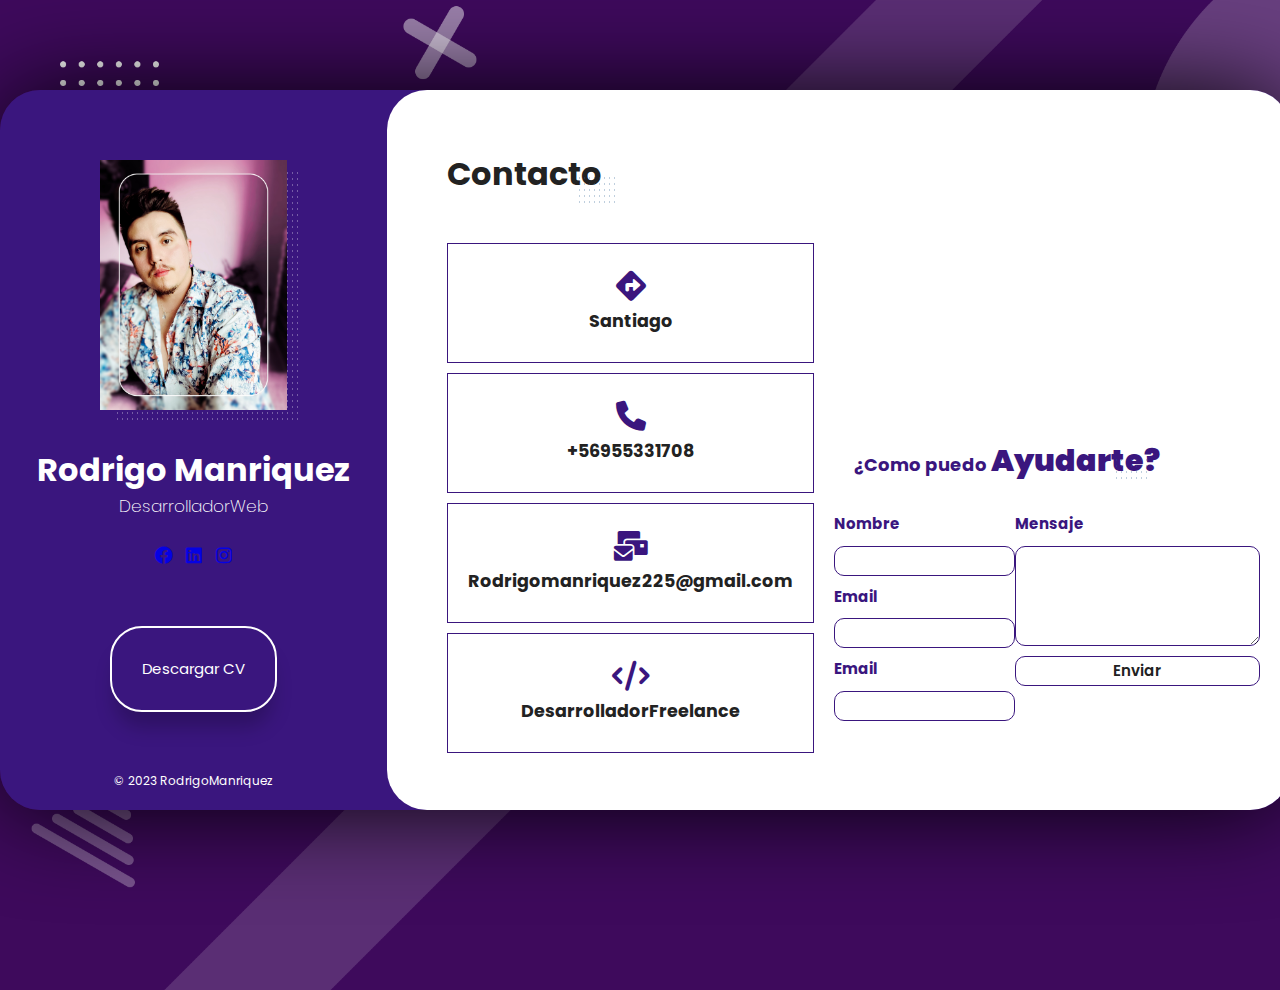
==== contacto.html @ 79ebecfd "se carga todo el proyecto" ====
<!DOCTYPE html>
<html lang="es">
<head>
    <meta charset="UTF-8">
    <meta name="viewport" content="width=device-width, initial-scale=1.0">
    <link rel="stylesheet" href="./assets/css/reset.css">
    <link rel="stylesheet" href="./assets/css/scroll.css">
    <link rel="stylesheet" href="./assets/css/styles.css">
     <link rel="stylesheet" href="./assets/font/fontawesome-free-6.1.2-web/css/all.min.css">
     <link rel="preconnect" href="https://fonts.googleapis.com">
     <link rel="preconnect" href="https://fonts.gstatic.com" crossorigin>
     <link href="https://fonts.googleapis.com/css2?family=Poppins:wght@100&display=swap" rel="stylesheet">
     <title>Portafolio||RodrigoManriquez</title>
</head>
<body>

    <!-- layout principal -->

    <div class="layout">

        <!--BarraLateral-->
        <aside class="layout__aside">

            <section class="aside__user-info">
                <!--información general-->
                <div class="user-info__general">
                    <div class="user-info__container-image">
                        <img src="./assets/img/Avatar.jpg" alt="Foto de perfil" class="user__info-image">
                    </div>
                    
                    <h2 class="user-info__name">Rodrigo Manriquez</h2>
                    <h4 class="user-info__job">DesarrolladorWeb</h4>
                </div>
                <!--Menu Navegacion-->
                <nav class="layaout__menu">
                    <ul class="menu__list">
                        <li class="menu__option">
                            <a href="index.html" class="menu__link"><i class="menu__icon fa-solid fa-house"></i>
                            <span class="menu__overlay">Home</span>
                            </a>
                        </li>
                        <li class="menu__option">
                            <a href="sobre-mi.html" class="menu__link "><i class="menu__icon fa-solid fa-user"></i>
                            <span class="menu__overlay">Sobre mi</span>
                            </a>
                        </li>
                        <li class="menu__option">
                            <a href="curriculum.html" class="menu__link"><i class="menu__icon fa-solid fa-graduation-cap"></i>
                            <span class="menu__overlay">curriculum</span>
                            </a>
                        </li>
                        <li class="menu__option">
                            <a href="portafolio.html" class="menu__link"><i class="menu__icon fa-solid fa-briefcase"></i>
                            <span class="menu__overlay">Portafolio</span>
                            </a>
                        </li>
                       
                        <li class="menu__option">
                            <a href="contacto.html" class="menu__link menu__link--active"><i class="menu__icon fa-solid fa-envelope"></i>
                            <span class="menu__overlay">Contacto</span>
                            </a>
                        </li>
                    </ul>
                </nav>
                <!--Links Redes sociales-->
                 <div class="user-info__links">
                    <ul class="links__social">
                        <li class="social__option">

                            <a class="social__link" href="#"><i class="social__icon fa-brands fa-facebook"></i></a>

                        </li>
                        <li class="social__option">

                            <a class="social__link" href="#"><i class="social__icon fa-brands fa-linkedin"></i></a>

                        </li>
                        <li class="social__option">

                            <a class="social__link" href="#"><i class="social__icon fa-brands fa-instagram"></i></a>

                        </li>
                    </ul>
                 </div>
                <!--Boton del curriculum-->

                <div class="user-info__buttons">
                    <a href="#" class="user-info__btn">Descargar CV</a>
                </div>

                <!--Pie de pagina-->

                <footer class="user-info__footer">
                    <p class="footer__copy">© 2023 RodrigoManriquez</p>
                </footer>


            </section>

        </aside>

        <!--Contenido Principal-->
        <main class="layout__content">
            <section class="content__page content__contacto">
                <header class="contacto__header">
                    <h1 class="contacto__title"> Contacto</h1>
                </header>
                
                <div class="contacto__container">
                    <section class="contacto__medios">
                        <div class="contacto__item contacto__item--direccion">
                            <i class="contacto__icon fa-solid fa-directions"></i>
                            <h3 class="subtitle__medios">Santiago</h3>
                        </div>
                        <div class="contacto__item contacto__item--telefono">
                            <i class="contacto__icon fa-solid fa-phone"></i>
                            <h3 class="subtitle__medios">+56955331708</h3>
                        </div>
                        <div class="contacto__item contacto__item--email">
                            <i class="contacto__icon fa-solid fa-mail-bulk"></i>
                            <h3 class="subtitle__medios">Rodrigomanriquez225@gmail.com</h3>
                        </div>
                        <div class="contacto__item contacto__item--freelancer">
                            <i class="contacto__icon fa-solid fa-code"></i>
                            <h3 class="subtitle__medios">DesarrolladorFreelance</h3>
                        </div>
                    </section>
                  
                  
                    <section class="mapform__contianer">
                        <div class="mapform__map">
                            <iframe src="https://www.google.com/maps/embed?pb=!1m18!1m12!1m3!1d212999.2728715642!2d-70.7949812158105!3d-33.472392043779905!2m3!1f0!2f0!3f0!3m2!1i1024!2i768!4f13.1!3m3!1m2!1s0x9662c5410425af2f%3A0x8475d53c400f0931!2sSantiago%2C%20Santiago%20Metropolitan%20Region!5e0!3m2!1sen!2scl!4v1695649911804!5m2!1sen!2scl" width="800" height="600" style="border:0;" allowfullscreen="" loading="lazy" referrerpolicy="no-referrer-when-downgrade"></iframe>

                        </div>
                        <div class="mapform__form">
                            <header class="form__header">
                                <h3 class="form__title">
                                    ¿Como puedo <span class=" title__color">Ayudarte?</span>
                                </h3>
                            </header>
                            <div class="form__body">
                                <form action="" class="form__form">
                                    <div class="form__group">
                                        <label for="nombre" class="form__label">Nombre</label>
                                        <input type="text" class="form__input" id="nombre">
                                    </div>
                                    <div class="form__group">
                                        <label for="email" class="form__label">Email</label>
                                        <input type="email" class="form__input" id="email">
                                    </div>
                                    <div class="form__group">
                                        <label for="email" class="form__label">Email</label>
                                        <input type="email" class="form__input" id="email">
                                    </div>
                                    
                                </form>
                                <form action="" class="form__form">
                                    <div class="form__group">
                                        <label for="mensaje" class="form__label">Mensaje</label>
                                        <textarea name="mensaje" id="mensaje" cols="30" rows="10" class="form__textarea"></textarea>
                                    </div>
                                <div class="form__group">
                                    <input type="submit" class="form__submit form__button" value="Enviar">
                                </div>
                               </form>
                            </div>

                        </div>
                    </section>
                    
                </div>
                
   
            </section>
        </main>
    </div>

    
         
</body>
</html>
---- assets/css/scroll.css ----
/* scroll chrome */

:root{
    --color-srollbar:#D3D3D4;
    --color-background-scrollbar: #eee;
}

.content__page::-webkit-scrollbar{
width: 25px;
box-shadow: none;
background-color: transparent;
}

.content__page::-webkit-scrollbar-thumb{  
box-shadow: none;
border: 10px solid transparent;
border-radius: 20px;
}

.content__page:hover::-webkit-scrollbar-thumb{
    box-shadow: inset 0 0 0 10px var(--color-background-scrollbar);
}

.content__page:hover::-webkit-scrollbar-thumb:hover{
    border: 8px solid transparent;
    box-shadow: inset 0 0 0 10px var(--color-srollbar);
}


.content__page::-webkit-scrollbar-track{
    margin: 40px 0;
    border-radius: 20px;
    background: transparent;
}

/* scroll moz */

.content__page{
    scrollbar-width: thin;
    scrollbar-color: var(--color-srollbar) var(--color-background-scrollbar);
}


/* scroll layout */

    .layout__aside::-webkit-scrollbar{
        width: 25px;
        box-shadow: none;
        background-color: var(--color-secondary);
        }
        
        .layout__aside::-webkit-scrollbar-thumb{  
        box-shadow: none;
        border: 10px solid transparent;
        border-radius: 20px;
        }
        
        .layout__aside:hover::-webkit-scrollbar-thumb{
            box-shadow: inset 0 0 0 10px var(--color-background-scrollbar);
        }
        
        .layout__aside:hover::-webkit-scrollbar-thumb:hover{
            border: 8px solid transparent;
            box-shadow: inset 0 0 0 10px var(--color-srollbar);
        }
        
        
        .layout__aside::-webkit-scrollbar-track{
            margin: 40px 0;
            border-radius: 20px;
            background: transparent;
        }
---- assets/css/styles.css ----
/* definicion de variables */

:root{

    --color-principal:#ffffff;
    --color-secondary:#3a167e;

    --color-background:#3e0a5c;
    --colort-transparent:transparent;


    --color-icon: #1c62a8;
    --color-tittle:#222222;
    --color-subtitle:#888;
    --color-text:#2092a1;

}



/* estructura principal */

html{
    font-size:10px
}

body{
    background-color: var(--color-background);
    font-family: 'Poppins', sans-serif;
    font-size: 1.5rem;
    color: var(--color-text);
}

h1,h2,h3,h4,h5,h6{
    
    color: var(--color-tittle);
}

/* estructura_principal
 */
.layout{
    position: relative;
    min-width: 1290px;
    width: 75%;
    height: 80vh;
    min-height: 80vh;
    margin: 10vh auto;
    font-family: 'Poppins', sans-serif;
    display: grid;
    grid-template-areas: 
    "aside content";
    grid-template-columns: 30% 70%;

    /* sombra detras */
    border-radius: 4rem;
    box-shadow: 0 0 100px -5px rgb(0,0, 0.25);
}

/* Barra Lateral azul */

.layout__aside{
    grid-area: aside;
    border-radius: 4rem 0 0 4rem;
    overflow: auto;
    overflow-x: hidden;
}

.user-info__general{
    display: flex;
    flex-direction: column;
    align-items: center;
}

.aside__user-info{
    display: flex;
    flex-direction: column;
    align-items: center;
    text-align: center;
    color: var(--color-principal);
    min-height: 100%;
    min-width: 30rem;
    background-color: var(--color-secondary);
    color: var(--color-principal);
}

.user-info__container-image{
    display: block;
    height: max-content;
    width: max-content;
    margin-top: 7rem;    
    position: relative;
    margin-bottom: 1rem ;
    z-index: 1;
}

.user__info-image{
    height: 25rem;
    background-color: var(--color-principal);
}

.user-info__container-image::after{
    content: "";
    position: absolute;
    top: 4%;
    left: 8%;
    width: 100%;
    height: 100%;
    background-image: -webkit-repeating-radial-gradient(center center, #fff,#fff 1px,transparent 1px,transparent 100%);
    background-size: 0.5rem 0.6rem;
    z-index: -1;
    opacity: 0.3;
}

.user-info__name{
    font-size: 3.2rem;
    font-weight: bold;
    margin-top: 2.6rem;
    color:var(--color-principal)

}

.user-info__job{
    font-size: 1.7rem;
    font-weight: 200;
    color: var(--color-principal);
}

/* menu navegacion alteral */
.layaout__menu{
    display:block;
    position: absolute;
    min-width: 11rem;
    top: 0;
    right: -120px;
    background-color: var(--colort-transparent);
}

.menu__list{
    position: relative;
    display: flex;
    flex-direction: column;
    justify-content: space-between;
    align-items: center;
    width: 60%;
    height: 32rem;
    padding: 2rem 0;
    margin-left:2.5rem;
    border-radius: 6rem;
    box-shadow: 0 0 3rem -0.5 rgba(0, 0, 0, 0.15);
    background-color: var(--color-principal);
}

.menu__option{
    display: block;
    width: 100%;
    text-align: center;
}

.menu__option:hover .menu__icon,
.menu__link--active .menu__icon{
    color: var(--color-secondary); 
}



.menu__icon{
    color: var(--color-icon);
    font-size: 2.8rem;
    transition: all 300ms ease-in-out;
}

.menu__overlay{
    opacity: 0;
    position: absolute;
    display: block;
    right: 0;
    margin-top: -3.2rem;
    color:var(--color-principal);
    padding: 0.5rem 1rem;
    background-color: var(--color-secondary);
    white-space: nowrap;
    border-radius: 1.5rem 0 0 1.5rem;
    transition: all 300ms ease-in-out;  
}

.menu__option:hover .menu__overlay{
    opacity: 1;
   right: 100%;
}


.user-info__links{
    margin-bottom: 3.6rem;
}

.links__social{
    display: flex;
    text-align: center;
    margin-top: 2rem;
}

.social__option{
    height: 3rem;
    width: 3rem;
    font-size: 1.8rem;
    line-height: 3.2rem;
    border-radius: 3rem;
    transition: all 300ms ease-in-out;
    opacity: 0.9;
}

.social__option:hover{
    opacity: 1;
    background-color: rgba(255, 255, 255, 0.20) ;
}

.user-info__buttons{
    margin-top: 2rem;
    margin-bottom: 4rem;
}

.user-info__btn{
    border:2px solid var(--color-principal);
    padding: 3rem;
    border-radius: 3.2rem;
    color: var(--color-principal);
    box-shadow: 0 20px 20px -5px rgba(0, 0, 0, 0.22);
    transition: all 300ms ease-in-out;
}

.user-info__btn:hover{
    background-color: var(--color-principal);
    color: var(--color-secondary);
}

.user-info__footer{
    position: absolute;
    bottom: 2rem;
    font-size: 1.2rem;

}

/* contenido principal */

.layout__content{
    grid-area: content;
    background-color: var(--color-secondary);
    height: 100%;
    min-height: 100%;
    border-radius: 0 4rem 4rem 0;

}

.content__page{
    min-height: 100%;
    border-radius: 4rem 4rem 4rem 4rem;
    display: flex;
    justify-content: center;
    flex-direction: column;
    align-items: center;    
    background-color: var(--color-principal);

}

.page__name{
    font-size: 6rem;
    margin-bottom: 1rem;
}

.page__job{
    font-size: 2.1rem;
    font-weight: lighter;
    counter-reset: var(--color-subtitle);
}

/* sobre mi + estilos generales compartidos por curriculum */

.content__about,
.content__curriculum,
.content__portafolio,
.content__contacto{
    height: 100%;
    padding: 6rem;
    padding-right: 3rem;
    overflow: auto;
    min-height: 100%;
    border-radius: 4rem 4rem 4rem 4rem;
    display: block;
    background-color: var(--color-principal);
}

.about__header,
.curriculum__header,
.certificate__header,
.portafolio__header,
.contacto__header{
    margin-bottom: 4.5rem;
    display: inline-block;
}

.about__title,
.curriculum__title,
.certificate__title,
.portafolio__title,
.contacto__title{
    font-size: 3.2rem;
    position: relative;
}

.title__color{
    color: var(--color-secondary);
    font-weight: bolder;
    font-size: 3rem;
}

.about__title::after,
.curriculum__subheader::after{
    content: "";
    position: absolute;
    top: 25px;
    left: 110px;
    width: 40px;
    height: 30px;
    background-image: -webkit-repeating-radial-gradient(center center, var(--color-text),var(--color-secondary) 1px,transparent 1px,transparent 100%);
    background-size: 0.5rem 0.6rem;
    opacity: 0.3;
}

/* informacion personal */

.about__personal-info{
    width: 100%;
    flex-direction: row;
    margin-bottom: 5rem;
    display: flex;
    font-weight: bold;
}

.personal-info__bio{
    flex-basis: 55%;
}

.personal-info__data{
    flex-basis: 45%;
    padding: 0 2.5rem;
}

.personal-info__description{
    font-size: 1.5rem;
    line-height: 2.4;
    text-align: justify;
}

.personal-info__option{
   margin: 1rem 0;}

.personal-info__title{
    margin-right: 0.5rem;
    color: var(--color-secondary);
    font-weight: bold;
}

/* servicos  se comparte con reseñas*/

.about__services,
.about__reviews{
   width: 100%;
   margin-bottom: 3rem;
}

.services__header,
.reviews__header{
    display: inline-block;
    margin-bottom: 5rem;
    position: relative;
}

.services__header::after{
    content: "";
    position: absolute;
    top: 25px;
    left: 135px;
    width: 35px;
    height: 25px;
    background-image: -webkit-repeating-radial-gradient(center center, var(--color-text),var(--color-secondary) 1px,transparent 1px,transparent 100%);
    background-size: 0.5rem 0.6rem;
    opacity: 0.3;
}



.service__real-icon{
    font-size: 3.5rem;
    color: var(--color-secondary);
}

.services___container{
    display: flex;
    width: 100%;
    flex-direction: row;
    flex-wrap: wrap;
}

.services__service{
    flex-basis: 50%;
    padding: 0 2.5rem;
    margin-bottom: 3rem;
}

.service__title{
    font-size: 2rem;
    font-weight: bold;
    margin-bottom: 1rem;
}

.service__description{
    font-size: 1.5rem;
    line-height: 2.4;
    text-align: justify;
    font-weight: bolder;
}

/* reviwes */

.reviews__title::after{
    content: "";
    position: absolute;
    top: 10px;
    left: 70px;
    width: 35px;
    height: 25px;
    background-image: -webkit-repeating-radial-gradient(center center, var(--color-text),var(--color-secondary) 1px,transparent 1px,transparent 100%);
    background-size: 0.5rem 0.6rem;
    opacity: 0.3;

}

.reviews__container{
    display: flex;
    width: 100%;
    flex-direction: row;
    flex-wrap: wrap;
}

.reviews__review{
    flex-basis: calc(50% - 1rem);
    padding: 0 2.5rem;
    margin-bottom: 3rem;
    border: solid 2px var(--color-secondary);
    border-radius: 2rem;
    padding-right: 2.5rem;
    padding-bottom: 1.5rem;
    margin: 0.5rem;
    margin-top: 4.5rem;
}

.reviwe__image-container{
    width: 100%;
}

.revewi__image{
    max-width: 10rem;
    max-height: 10rem;
    border-radius: 9rem;
    margin: 0 auto;
    margin-top: -4.5rem;
    margin-bottom: 2rem;
    box-shadow: 0px 10px 10px -8px rgba(0,0,0, 0.22);
}

.review__description{
    font-size: 1.5rem;
    line-height: 2.4;
    margin-bottom: 2rem;
    text-align: justify;
     font-weight: 700;
    }

.review__author{
    display:flex;
    flex-direction: row;
    justify-content: space-between;
}

.review__name{
    font-size: 1.5rem;
    margin-bottom: 1rem;
}

.review__company{
    font-size: 1.5rem;
    font-weight: 580;
}

.review__icon{
    font-size: 4rem;
    color: var(--color-secondary);
}

/* curriculum */

.curriculum__title{
    position: relative;
}

.curriculum__title::after{
    content: "";
    position: absolute;
    top: 15px;
    left: 140px;
    width: 40px;
    height: 30px;
    background-image: -webkit-repeating-radial-gradient(center center, var(--color-text),var(--color-secondary) 1px,transparent 1px,transparent 100%);
    background-size: 0.5rem 0.6rem;
    opacity: 0.3;
}

.curriculum__container{
    width: 100%;
    display: flex;
    flex-direction: row;
}

.curriculum__left{
    flex-basis: 58%;
    margin-right: 2.5rem;
}

.curriculum__timelines{
    position: relative;
    margin-bottom: 5rem;
    margin-top: 2.5rem;
}

.timelines__item{
    position: relative;
    width: 100%;
    display: flex;
    margin-bottom: 1.5rem;
}

.timeline__header{
    flex-basis: 30%;
    padding-right: 1.5rem;
    text-align: right;
}

.timeline__year{
    font-size: 1.5rem;
    font-weight: bold;
    margin: 1.5rem 0;
}

.timeline__institucion{
    display: block;
    margin-bottom: 4px;
    font-weight: 600;
    color: var(--color-secondary)
}

.timelines__description{
    width: 70%;
    padding-left: 1.5rem;
}

.timelinea__title{
    font-size: 1.8rem;
    font-weight: bold;
    margin-bottom: 0.3rem;
}

.timeline__description{
    font-size: 1.4rem;
    margin-bottom: 1rem;
}

.curriculum__right{
    flex-basis: 42%;
}

/* divisor */

.timeline__divider{
    position: absolute;
    top: 0;
    left: 29.5%;
    bottom: -2rem;
    width: 1px;
    border-radius: 1px;
    background-color: var(--color-subtitle);
    
}

.timeline__divider::before{
    content: "";
    position: absolute;
    top: 4.6rem;
    left: -0.7rem;
    width: 1.7rem;
    height: 1.7rem;
    border-radius: 50%;
    background-color: var(--color-icon);
    opacity: 0.25;
}



.timeline__divider::after{
    content: "";
    position: absolute;
    top: 5rem;
    left: -0.4rem;
    width: 0.9rem;
    height: 0.9rem;
    border-radius: 50%;
    background-color: var(--color-secondary);
    border: solid 1px var(--color-principal);

    opacity: 1;
}

.curriculum__skill{
    width: 100%;
    margin-bottom: 3rem;
}

.skill__item{
    display: flex;
    justify-content: space-between;
    margin-top: 2rem;
}

.skill__text{
    font-size: 1.6rem;
    line-height: 1.4rem;
}

.skill__number{
    font-size: 1.5rem;
    line-height: 1.4rem;
    margin-bottom: 0.4rem;
    font-weight: 600;
    color: var(--color-text);
}

.skill__progressbar{
    height: 1rem;
    border: 1px solid var(--color-secondary);
    border-radius: 1rem;
    background-color: var(--color-principal);
    margin-bottom: 1rem;
}

.skill__porcentage{
    background-color: var(--color-tittle);
    border: 2px solid var(--color-principal);
    height: 0.78rem;
    border-radius: 1rem;
}

.skill__porcentage--mockups{
    width: 80%
}

.skill__porcentage--diseño-logos{
    width: 70%;
}

.skill__porcentage--diseño-web{
    width: 95%;
}
.skill__porcentage--html{
    width: 90%;
}
.skill__porcentage--css{
    width: 90%;
}

.skill__porcentage--react{
    width: 80%;
}

/* certificados */

.certificates__container{
   width: 100%;
}

.certificates_certificate{
    display: flex;
    justify-content: space-evenly;
}

.cartificates__item{
    display: flex;
    flex-basis: 30%;
    flex-direction: column;
    align-items: start;
    border: solid  1px var(--color-secondary);
    border-radius: 1rem;
    transition: all 300ms ease-in-out;
    
}

.cartificates__item:hover{
    box-shadow: 0px 10px 10px -9px rgba(0,0,0, 0.22);
}

.certificate__subtitle,
.certificate__numberid{
    margin-left: 1rem;

}

.certificate__header{
    margin-bottom: 5rem;
    position: relative;
}

.certificate__header::after{
    content: "";
    position: absolute;
    top: 25px;
    left: 160px;
    width: 40px;
    height: 30px;
    background-image: -webkit-repeating-radial-gradient(center center, var(--color-text),var(--color-secondary) 1px,transparent 1px,transparent 100%);
    background-size: 0.5rem 0.6rem;
    opacity: 0.3;
}

.certificate__logoimg{
    position: relative;
    background-color: var(--color-principal);
    top: -2.5rem;
    left: 50%;
    width: 120px;
    height: 50px;
    border: solid 1px var(--color-secondary);
    box-shadow: 0px 10px 10px -9px rgba(0,0,0, 0.22);
    border-radius: 1rem;
}

/* portafolio */

.portafolio__title::after{
    content: "";
    position: absolute;
    top: 15px;
    left: 120px;
    width: 40px;
    height: 30px;
    background-image: -webkit-repeating-radial-gradient(center center, var(--color-text),var(--color-secondary) 1px,transparent 1px,transparent 100%);
    background-size: 0.5rem 0.6rem;
    opacity: 0.3;
}

.portafolio__navbar{
    margin-bottom: 5rem;
    display: flex;
    flex-direction: row;
    gap:5rem;
}

.portafolio__menu{
    display: flex;
    flex-wrap: wrap;
    flex-direction: row;
    gap:5rem;
}

.portafolio__link{
    font-size: 1.8rem;
    font-weight: bold;
    color: var(--color-tittle);
    transition: all 300ms ease-in-out;
}

.portafolio__link:hover{
    color: var(--color-secondary);
    text-shadow: 0px 0px 2px black;
}

.portafolio__gallery{
    display: flex;
    flex-direction: row;
    flex-wrap: wrap;
}

.gallery__item{
    flex-basis: 30%;
    margin-bottom: 3rem;
    position: relative;
    padding: 0 2.5rem;
}

.gallery__container-image{
    overflow: hidden;
}

.image__gallery{
    min-height: 180px;
    transition: all 300ms ease-in-out;
}

.gallery__item:hover .image__gallery{
    transform: scale(1.1);
}

.gallery__title{
    font-size: 1.6rem;
    padding: 1.5rem 0;
    font-weight: bold;

}

.gallery__icon{
    position: absolute;
    top: 0;
    right: 3rem;
    margin-top: 1rem;
    font-size: 1.5rem;
    padding: 0.5rem;
    color: var(--color-subtitle);
    border-radius: 50%;   
    background-color: var(--color-principal);
    transition: all 300ms ease-in-out;
    opacity: 0;
}


.gallery__item:hover .gallery__icon{
    opacity: 1;
}

/* contacto */


.contacto__title::after{
    content: "";
    position: absolute;
    top: 25px;
    left: 130px;
    width: 40px;
    height: 30px;
    background-image: -webkit-repeating-radial-gradient(center center, var(--color-text),var(--color-secondary) 1px,transparent 1px,transparent 100%);
    background-size: 0.5rem 0.6rem;
    opacity: 0.3;
}

.contacto__container{
    height: 85%;
    width: 100%;
    display: flex;
    gap: 2rem;
    flex-direction: row;
    
}

.contacto__medios{
    display: flex;
    flex-direction: column;
    gap: 1rem;
}



.contacto__item{
    flex-basis: 25%;
    display: flex;
    flex-direction: column;
    justify-content: space-evenly;
    border: 1px solid var(--color-secondary);
    padding:2rem;
    background-color: var(--color-principal);
    
}

.contacto__icon{
    font-size: 3rem;
    color: var(--color-secondary);
    text-align: center;
}

.subtitle__medios{
    text-align: center;
}

.mapform__contianer{ 
    
    display: flex;
    flex-direction: column;
    justify-content: space-evenly;
    background-color: var(--color-principal);
}

.form__body{
 display: flex;
 width: 100%;
 justify-content: space-evenly;
}

.form__title{
    font-size: 1.8rem;
    font-weight: bold;
    margin-bottom: 3rem;
    margin-left: 2rem;
    color: var(--color-secondary);
}

.mapform__form{
    position: relative;
}

.form__title::after{
    content: "";
    position: absolute;
    top: 19px;
    left: 280px;
    width: 35px;
    height: 25px;
    background-image: -webkit-repeating-radial-gradient(center center, var(--color-text),var(--color-secondary) 1px,transparent 1px,transparent 100%);
    background-size: 0.5rem 0.6rem;
    opacity: 0.3;
}

.form__label{
    font-size: 1.5rem;
    font-weight: bold;
    margin-bottom: 1rem;
    color: var(--color-secondary);
}

.form__input{
    width: 100%;
    height: 3rem;
    border: 1px solid var(--color-secondary);
    border-radius: 1rem;
    padding: 0 1rem;
    margin-bottom: 1rem;
    font-size: 1.5rem;
    font-weight: 600;
}

.form__textarea{
    width: 100%;
    height: 10rem;
    border: 1px solid var(--color-secondary);
    border-radius: 1rem;
    padding: 1rem;
    margin-bottom: 1rem;
    font-size: 1.5rem;
    font-weight: 600;
    color: var(--color-text);
}

.form__button{
    width: 100%;
    height: 3rem;
    border: 1px solid var(--color-secondary);
    border-radius: 1rem;
    padding: 0 1rem;
    margin-bottom: 1rem;
    font-size: 1.5rem;
    font-weight: 600;
    color: var(--color-tittle);
    background-color: var(--color-principal-);
    transition: all 300ms ease-in-out;
}

.form__button:hover{
    background-color: var(--color-secondary);
    color: var(--color-principal);
}




/* imagen de fondo */

body{
    background-image: url(../img/fondo.png);
    background-size: cover;
    background-repeat: no-repeat;
    background-position: -20px -128;
}
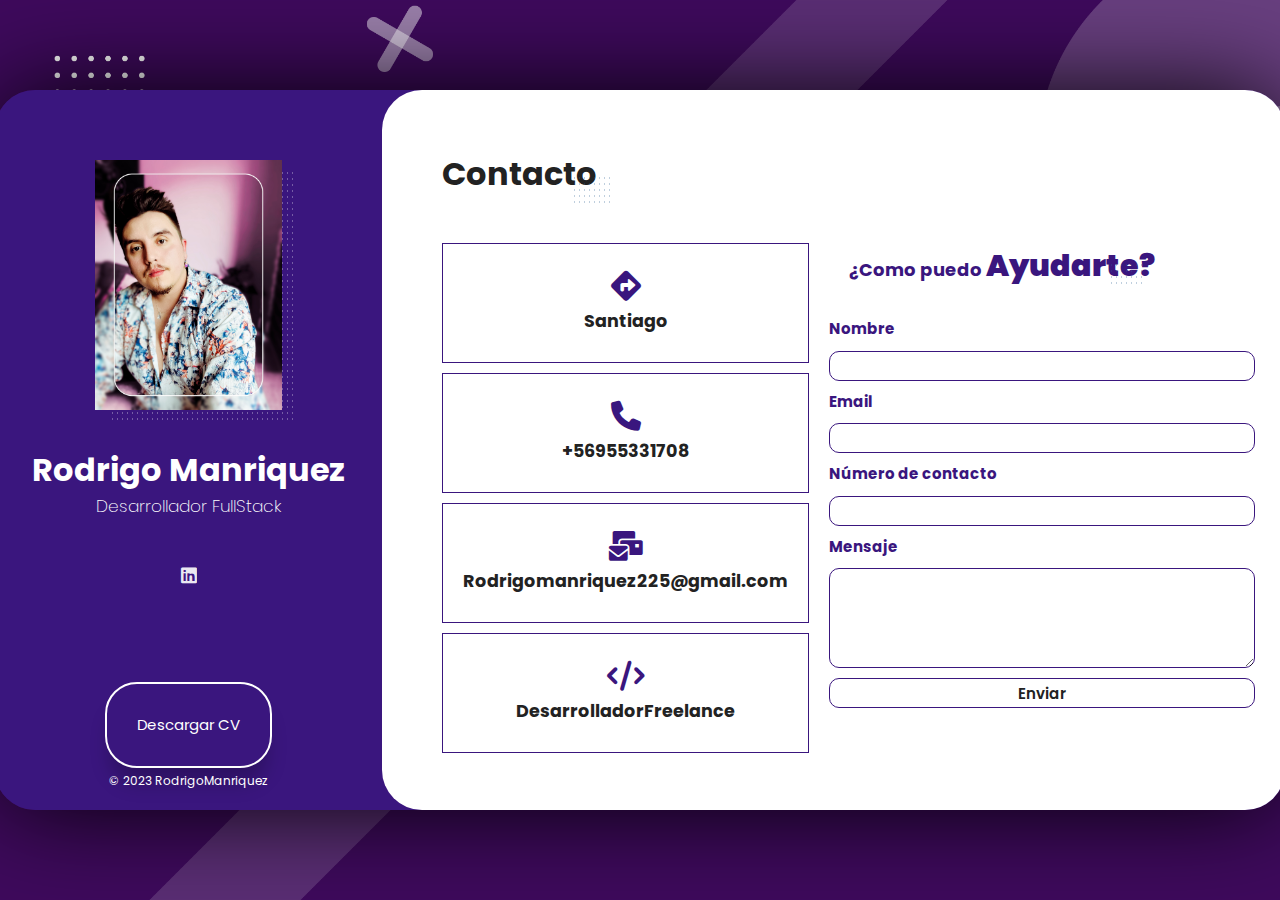
==== commit 38dd668b: "se modifica y se actualiza todo" ====
--- a/contacto.html
+++ b/contacto.html
@@ -1,181 +1,198 @@
 <!DOCTYPE html>
 <html lang="es">
-<head>
-    <meta charset="UTF-8">
-    <meta name="viewport" content="width=device-width, initial-scale=1.0">
-    <link rel="stylesheet" href="./assets/css/reset.css">
-    <link rel="stylesheet" href="./assets/css/scroll.css">
-    <link rel="stylesheet" href="./assets/css/styles.css">
-     <link rel="stylesheet" href="./assets/font/fontawesome-free-6.1.2-web/css/all.min.css">
-     <link rel="preconnect" href="https://fonts.googleapis.com">
-     <link rel="preconnect" href="https://fonts.gstatic.com" crossorigin>
-     <link href="https://fonts.googleapis.com/css2?family=Poppins:wght@100&display=swap" rel="stylesheet">
-     <title>Portafolio||RodrigoManriquez</title>
-</head>
-<body>
-
+  <head>
+    <meta charset="UTF-8" />
+    <meta name="viewport" content="width=device-width, initial-scale=1.0" />
+    <link rel="stylesheet" href="./assets/css/reset.css" />
+    <link rel="stylesheet" href="./assets/css/scroll.css" />
+    <link rel="stylesheet" href="./assets/css/styles.css" />
+    <link
+      rel="stylesheet"
+      href="./assets/font/fontawesome-free-6.1.2-web/css/all.min.css"
+    />
+    <link rel="preconnect" href="https://fonts.googleapis.com" />
+    <link rel="preconnect" href="https://fonts.gstatic.com" crossorigin />
+    <link
+      href="https://fonts.googleapis.com/css2?family=Poppins:wght@100&display=swap"
+      rel="stylesheet"
+    />
+    <title>Portafolio||RodrigoManriquez</title>
+  </head>
+  <body>
     <!-- layout principal -->
 
     <div class="layout">
+      <!--BarraLateral-->
+      <aside class="layout__aside">
+        <section class="aside__user-info">
+          <!--información general-->
+          <div class="user-info__general">
+            <div class="user-info__container-image">
+              <img
+                src="./assets/img/Avatar.jpg"
+                alt="Foto de perfil"
+                class="user__info-image"
+              />
+            </div>
 
-        <!--BarraLateral-->
-        <aside class="layout__aside">
+            <h2 class="user-info__name">Rodrigo Manriquez</h2>
+            <h4 class="user-info__job">Desarrollador FullStack</h4>
+          </div>
+          <!--Menu Navegacion-->
+          <nav class="layaout__menu">
+            <ul class="menu__list">
+              <li class="menu__option">
+                <a href="index.html" class="menu__link"
+                  ><i class="menu__icon fa-solid fa-house"></i>
+                  <span class="menu__overlay">Home</span>
+                </a>
+              </li>
+              <li class="menu__option">
+                <a href="sobre-mi.html" class="menu__link"
+                  ><i class="menu__icon fa-solid fa-user"></i>
+                  <span class="menu__overlay">Sobre mi</span>
+                </a>
+              </li>
+              <li class="menu__option">
+                <a href="curriculum.html" class="menu__link"
+                  ><i class="menu__icon fa-solid fa-graduation-cap"></i>
+                  <span class="menu__overlay">curriculum</span>
+                </a>
+              </li>
+              <li class="menu__option">
+                <a href="portafolio.html" class="menu__link"
+                  ><i class="menu__icon fa-solid fa-briefcase"></i>
+                  <span class="menu__overlay">Portafolio</span>
+                </a>
+              </li>
 
-            <section class="aside__user-info">
-                <!--información general-->
-                <div class="user-info__general">
-                    <div class="user-info__container-image">
-                        <img src="./assets/img/Avatar.jpg" alt="Foto de perfil" class="user__info-image">
-                    </div>
-                    
-                    <h2 class="user-info__name">Rodrigo Manriquez</h2>
-                    <h4 class="user-info__job">DesarrolladorWeb</h4>
-                </div>
-                <!--Menu Navegacion-->
-                <nav class="layaout__menu">
-                    <ul class="menu__list">
-                        <li class="menu__option">
-                            <a href="index.html" class="menu__link"><i class="menu__icon fa-solid fa-house"></i>
-                            <span class="menu__overlay">Home</span>
-                            </a>
-                        </li>
-                        <li class="menu__option">
-                            <a href="sobre-mi.html" class="menu__link "><i class="menu__icon fa-solid fa-user"></i>
-                            <span class="menu__overlay">Sobre mi</span>
-                            </a>
-                        </li>
-                        <li class="menu__option">
-                            <a href="curriculum.html" class="menu__link"><i class="menu__icon fa-solid fa-graduation-cap"></i>
-                            <span class="menu__overlay">curriculum</span>
-                            </a>
-                        </li>
-                        <li class="menu__option">
-                            <a href="portafolio.html" class="menu__link"><i class="menu__icon fa-solid fa-briefcase"></i>
-                            <span class="menu__overlay">Portafolio</span>
-                            </a>
-                        </li>
-                       
-                        <li class="menu__option">
-                            <a href="contacto.html" class="menu__link menu__link--active"><i class="menu__icon fa-solid fa-envelope"></i>
-                            <span class="menu__overlay">Contacto</span>
-                            </a>
-                        </li>
-                    </ul>
-                </nav>
-                <!--Links Redes sociales-->
-                 <div class="user-info__links">
-                    <ul class="links__social">
-                        <li class="social__option">
+              <li class="menu__option">
+                <a href="contacto.html" class="menu__link menu__link--active"
+                  ><i class="menu__icon fa-solid fa-envelope"></i>
+                  <span class="menu__overlay">Contacto</span>
+                </a>
+              </li>
+            </ul>
+          </nav>
+          <!--Links Redes sociales-->
+          <div class="user-info__links">
+            <ul class="links__social">
+              <div class="user-info__links">
+                <ul class="links__social">
+                  <li class="social__option">
+                    <a class="social__link" href="#"
+                      ><i class="social__icon fa-brands fa-linkedin"></i
+                    ></a>
+                  </li>
+                </ul>
+              </div>
+            </ul>
+          </div>
+          <!--Boton del curriculum-->
 
-                            <a class="social__link" href="#"><i class="social__icon fa-brands fa-facebook"></i></a>
+          <div class="user-info__buttons">
+            <a href="#" class="user-info__btn">Descargar CV</a>
+          </div>
 
-                        </li>
-                        <li class="social__option">
+          <!--Pie de pagina-->
 
-                            <a class="social__link" href="#"><i class="social__icon fa-brands fa-linkedin"></i></a>
+          <footer class="user-info__footer">
+            <p class="footer__copy">© 2023 RodrigoManriquez</p>
+          </footer>
+        </section>
+      </aside>
 
-                        </li>
-                        <li class="social__option">
+      <!--Contenido Principal-->
+      <main class="layout__content">
+        <section class="content__page content__contacto">
+          <header class="contacto__header">
+            <h1 class="contacto__title">Contacto</h1>
+          </header>
 
-                            <a class="social__link" href="#"><i class="social__icon fa-brands fa-instagram"></i></a>
-
-                        </li>
-                    </ul>
-                 </div>
-                <!--Boton del curriculum-->
-
-                <div class="user-info__buttons">
-                    <a href="#" class="user-info__btn">Descargar CV</a>
-                </div>
-
-                <!--Pie de pagina-->
-
-                <footer class="user-info__footer">
-                    <p class="footer__copy">© 2023 RodrigoManriquez</p>
-                </footer>
-
-
+          <div class="contacto__container">
+            <section class="contacto__medios">
+              <div class="contacto__item contacto__item--direccion">
+                <i class="contacto__icon fa-solid fa-directions"></i>
+                <h3 class="subtitle__medios">Santiago</h3>
+              </div>
+              <div class="contacto__item contacto__item--telefono">
+                <i class="contacto__icon fa-solid fa-phone"></i>
+                <h3 class="subtitle__medios">+56955331708</h3>
+              </div>
+              <div class="contacto__item contacto__item--email">
+                <i class="contacto__icon fa-solid fa-mail-bulk"></i>
+                <h3 class="subtitle__medios">Rodrigomanriquez225@gmail.com</h3>
+              </div>
+              <div class="contacto__item contacto__item--freelancer">
+                <i class="contacto__icon fa-solid fa-code"></i>
+                <h3 class="subtitle__medios">DesarrolladorFreelance</h3>
+              </div>
             </section>
 
-        </aside>
-
-        <!--Contenido Principal-->
-        <main class="layout__content">
-            <section class="content__page content__contacto">
-                <header class="contacto__header">
-                    <h1 class="contacto__title"> Contacto</h1>
+            <section class="mapform__contianer">
+              <div class="mapform__form">
+                <header class="form__header">
+                  <h3 class="form__title">
+                    ¿Como puedo <span class="title__color">Ayudarte?</span>
+                  </h3>
                 </header>
-                
-                <div class="contacto__container">
-                    <section class="contacto__medios">
-                        <div class="contacto__item contacto__item--direccion">
-                            <i class="contacto__icon fa-solid fa-directions"></i>
-                            <h3 class="subtitle__medios">Santiago</h3>
-                        </div>
-                        <div class="contacto__item contacto__item--telefono">
-                            <i class="contacto__icon fa-solid fa-phone"></i>
-                            <h3 class="subtitle__medios">+56955331708</h3>
-                        </div>
-                        <div class="contacto__item contacto__item--email">
-                            <i class="contacto__icon fa-solid fa-mail-bulk"></i>
-                            <h3 class="subtitle__medios">Rodrigomanriquez225@gmail.com</h3>
-                        </div>
-                        <div class="contacto__item contacto__item--freelancer">
-                            <i class="contacto__icon fa-solid fa-code"></i>
-                            <h3 class="subtitle__medios">DesarrolladorFreelance</h3>
-                        </div>
-                    </section>
-                  
-                  
-                    <section class="mapform__contianer">
-                        <div class="mapform__map">
-                            <iframe src="https://www.google.com/maps/embed?pb=!1m18!1m12!1m3!1d212999.2728715642!2d-70.7949812158105!3d-33.472392043779905!2m3!1f0!2f0!3f0!3m2!1i1024!2i768!4f13.1!3m3!1m2!1s0x9662c5410425af2f%3A0x8475d53c400f0931!2sSantiago%2C%20Santiago%20Metropolitan%20Region!5e0!3m2!1sen!2scl!4v1695649911804!5m2!1sen!2scl" width="800" height="600" style="border:0;" allowfullscreen="" loading="lazy" referrerpolicy="no-referrer-when-downgrade"></iframe>
-
-                        </div>
-                        <div class="mapform__form">
-                            <header class="form__header">
-                                <h3 class="form__title">
-                                    ¿Como puedo <span class=" title__color">Ayudarte?</span>
-                                </h3>
-                            </header>
-                            <div class="form__body">
-                                <form action="" class="form__form">
-                                    <div class="form__group">
-                                        <label for="nombre" class="form__label">Nombre</label>
-                                        <input type="text" class="form__input" id="nombre">
-                                    </div>
-                                    <div class="form__group">
-                                        <label for="email" class="form__label">Email</label>
-                                        <input type="email" class="form__input" id="email">
-                                    </div>
-                                    <div class="form__group">
-                                        <label for="email" class="form__label">Email</label>
-                                        <input type="email" class="form__input" id="email">
-                                    </div>
-                                    
-                                </form>
-                                <form action="" class="form__form">
-                                    <div class="form__group">
-                                        <label for="mensaje" class="form__label">Mensaje</label>
-                                        <textarea name="mensaje" id="mensaje" cols="30" rows="10" class="form__textarea"></textarea>
-                                    </div>
-                                <div class="form__group">
-                                    <input type="submit" class="form__submit form__button" value="Enviar">
-                                </div>
-                               </form>
-                            </div>
-
-                        </div>
-                    </section>
-                    
-                </div>
-                
-   
+                <form
+                  action="http://localhost:3000/send"
+                  method="POST"
+                  class="form__form"
+                >
+                  <div class="form__group">
+                    <label for="nombre" class="form__label">Nombre</label>
+                    <input
+                      type="text"
+                      class="form__input"
+                      id="nombre"
+                      name="nombre"
+                    />
+                  </div>
+                  <div class="form__group">
+                    <label for="email" class="form__label">Email</label>
+                    <input
+                      type="email"
+                      class="form__input"
+                      id="email"
+                      name="email"
+                    />
+                  </div>
+                  <div class="form__group">
+                    <label for="telefono" class="form__label"
+                      >Número de contacto</label
+                    >
+                    <input
+                      type="text"
+                      class="form__input"
+                      id="telefono"
+                      name="telefono"
+                    />
+                  </div>
+                  <div class="form__group">
+                    <label for="mensaje" class="form__label">Mensaje</label>
+                    <textarea
+                      name="mensaje"
+                      id="mensaje"
+                      cols="30"
+                      rows="10"
+                      class="form__textarea"
+                    ></textarea>
+                  </div>
+                  <div class="form__group">
+                    <input
+                      type="submit"
+                      class="form__submit form__button"
+                      value="Enviar"
+                    />
+                  </div>
+                </form>
+              </div>
             </section>
-        </main>
+          </div>
+        </section>
+      </main>
     </div>
-
-    
-         
-</body>
-</html>+  </body>
+</html>
--- a/assets/css/styles.css
+++ b/assets/css/styles.css
@@ -31,6 +31,9 @@
     font-family: 'Poppins', sans-serif;
     font-size: 1.5rem;
     color: var(--color-text);
+    display: flex;
+    justify-content: center;
+    align-items: center;
 }
 
 h1,h2,h3,h4,h5,h6{
@@ -46,13 +49,12 @@
     width: 75%;
     height: 80vh;
     min-height: 80vh;
-    margin: 10vh auto;
     font-family: 'Poppins', sans-serif;
     display: grid;
     grid-template-areas: 
     "aside content";
     grid-template-columns: 30% 70%;
-
+     
     /* sombra detras */
     border-radius: 4rem;
     box-shadow: 0 0 100px -5px rgb(0,0, 0.25);
@@ -209,6 +211,9 @@
     border-radius: 3rem;
     transition: all 300ms ease-in-out;
     opacity: 0.9;
+}
+.fa-brands{
+    color: white;
 }
 
 .social__option:hover{
@@ -291,6 +296,10 @@
     background-color: var(--color-principal);
 }
 
+.content__contacto{
+    overflow: hidden;
+}
+
 .about__header,
 .curriculum__header,
 .certificate__header,
@@ -328,10 +337,16 @@
     opacity: 0.3;
 }
 
+.mapform__form{
+    display: flex;
+    flex-direction: column;
+}
+
 /* informacion personal */
 
 .about__personal-info{
     width: 100%;
+    margin-top: 60px;
     flex-direction: row;
     margin-bottom: 5rem;
     display: flex;
@@ -351,6 +366,7 @@
     font-size: 1.5rem;
     line-height: 2.4;
     text-align: justify;
+    color: black;
 }
 
 .personal-info__option{
@@ -574,6 +590,9 @@
 .timeline__description{
     font-size: 1.4rem;
     margin-bottom: 1rem;
+    color: black;
+    font-weight: bolder;
+    text-align: left;
 }
 
 .curriculum__right{
@@ -690,7 +709,6 @@
 
 .certificates_certificate{
     display: flex;
-    justify-content: space-evenly;
 }
 
 .cartificates__item{
@@ -854,6 +872,7 @@
     height: 85%;
     width: 100%;
     display: flex;
+    justify-content: space-evenly;
     gap: 2rem;
     flex-direction: row;
     
@@ -888,13 +907,7 @@
     text-align: center;
 }
 
-.mapform__contianer{ 
-    
-    display: flex;
-    flex-direction: column;
-    justify-content: space-evenly;
-    background-color: var(--color-principal);
-}
+
 
 .form__body{
  display: flex;
@@ -912,6 +925,9 @@
 
 .mapform__form{
     position: relative;
+    display: flex;
+    fl
+    
 }
 
 .form__title::after{
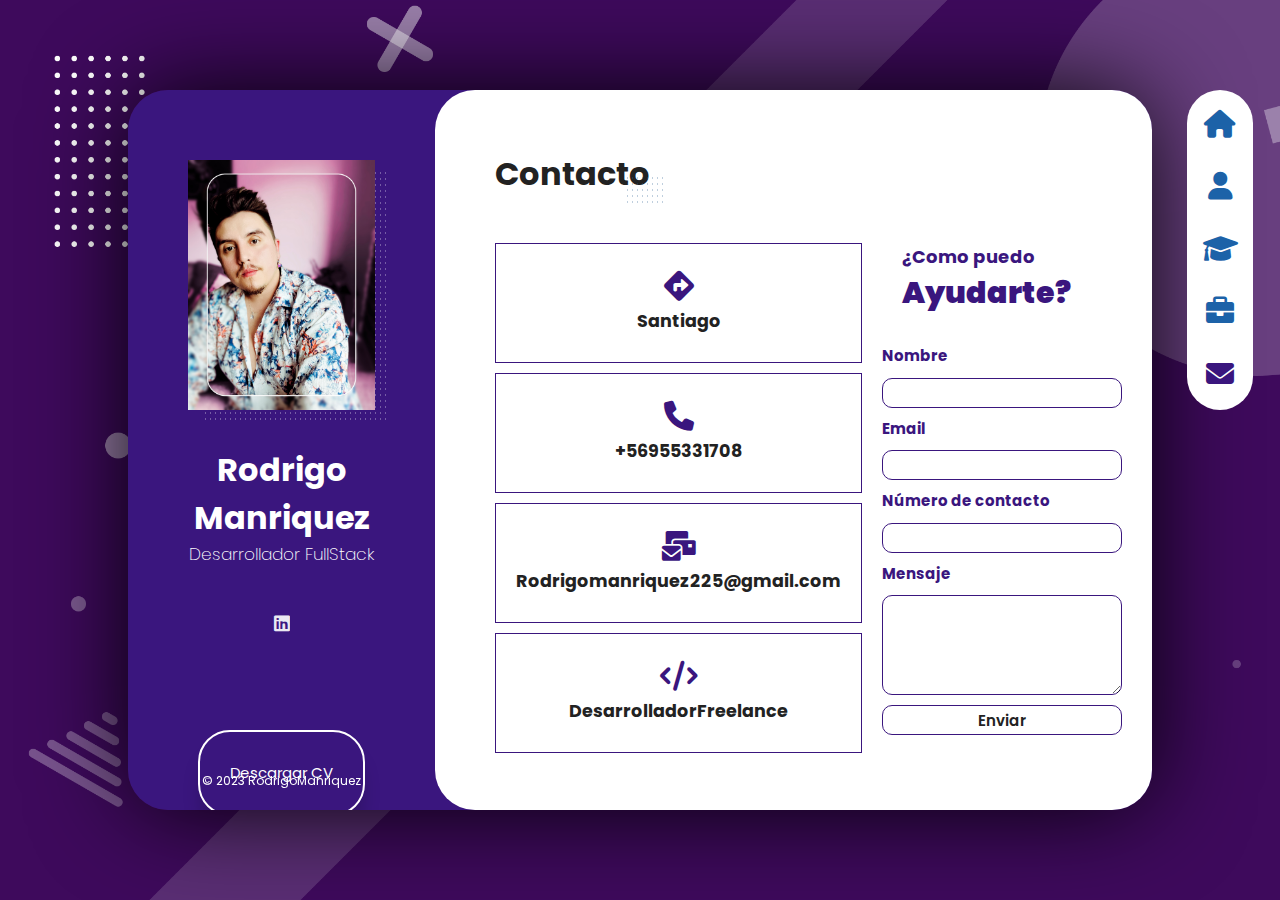
==== commit 91667e34: "se modifica y se actualiza todo" ====
--- a/contacto.html
+++ b/contacto.html
@@ -2,10 +2,9 @@
 <html lang="es">
   <head>
     <meta charset="UTF-8" />
-    <meta name="viewport" content="width=device-width, initial-scale=1.0" />
+    <meta name="viewport" content="width=device-width, initial-scale=1.0, maximun-scale=1">
     <link rel="stylesheet" href="./assets/css/reset.css" />
     <link rel="stylesheet" href="./assets/css/scroll.css" />
-    <link rel="stylesheet" href="./assets/css/styles.css" />
     <link
       rel="stylesheet"
       href="./assets/font/fontawesome-free-6.1.2-web/css/all.min.css"
@@ -16,6 +15,8 @@
       href="https://fonts.googleapis.com/css2?family=Poppins:wght@100&display=swap"
       rel="stylesheet"
     />
+    <link rel="stylesheet" href="./assets/css/styles.css" />
+    <link rel="stylesheet" href="./assets/css/responsive.css" />
     <title>Portafolio||RodrigoManriquez</title>
   </head>
   <body>
--- a/assets/css/styles.css
+++ b/assets/css/styles.css
@@ -937,7 +937,6 @@
     left: 280px;
     width: 35px;
     height: 25px;
-    background-image: -webkit-repeating-radial-gradient(center center, var(--color-text),var(--color-secondary) 1px,transparent 1px,transparent 100%);
     background-size: 0.5rem 0.6rem;
     opacity: 0.3;
 }
@@ -1004,3 +1003,15 @@
 }
 
 
+@media (max-width: 768px) {
+    .layout {
+        grid-template-areas: 
+        "aside"
+        "content";
+        grid-template-columns: 100%;
+    }
+    
+    .layout__aside, .layout__content {
+        
+    }
+}
--- a/assets/css/responsive.css
+++ b/assets/css/responsive.css
@@ -0,0 +1,72 @@
+@media (max-width: 1950px) {
+    .body{
+        padding: 0;
+    }
+    .layout{
+        min-width: auto;
+        width: 80%;
+    }
+ 
+}
+
+@media (max-width: 1024px ){
+    
+    .layout{
+        min-width: auto;
+        width: 80%;
+    }
+
+    .curriculum__container{
+        display:flex;
+        flex-direction: column;
+        justify-content: center;
+
+    }
+
+    .user-info__name{
+        font-size: 20px;
+    }
+   
+    .curriculum__skill{
+        display: flex;
+        width: 100%;
+        flex-direction: column;
+        justify-content: center;
+        align-items: center;
+    }
+    .curriculum__header{
+        display: flex;
+        justify-content: center;
+    }
+    .curriculum__subheader{
+        display: flex;
+        justify-content: center;
+    }
+    .curriculum__subtitle{
+        width: 100%;
+    }
+    .certificates__container{
+        display: flex;
+        width: 100%;
+        justify-content: center;
+        flex-direction: column;
+        align-items: center;
+    }
+    .contacto__container{
+        display: flex;
+        flex-direction: column;
+        overflow: auto;
+    }
+
+   
+}
+
+
+
+
+@media(max-width: 1120px){
+    .layout{
+        min-width: auto;
+        width: 50%;
+    }
+}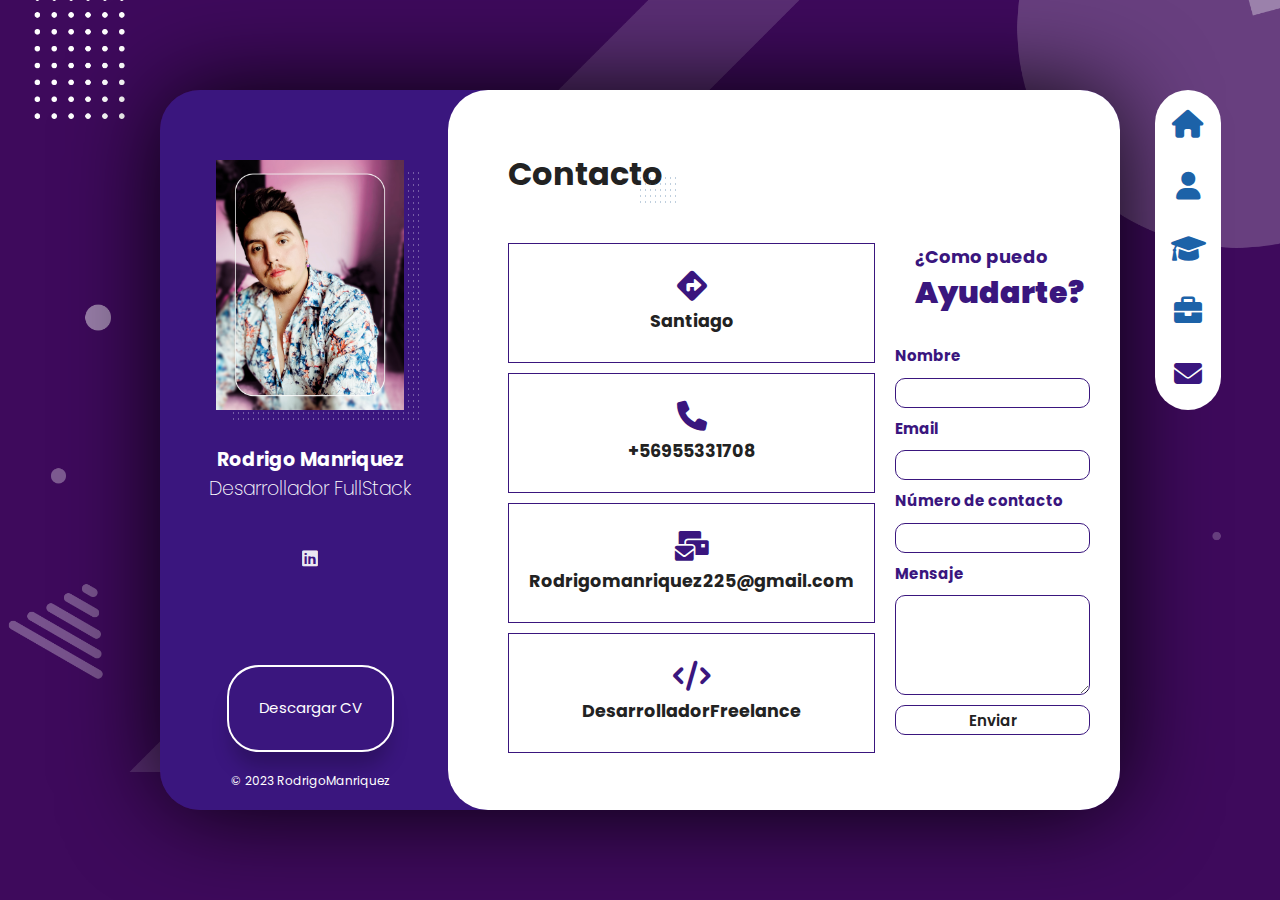
==== commit cf013c2b: "se termina por fin el responsive xd" ====
--- a/contacto.html
+++ b/contacto.html
@@ -24,7 +24,7 @@
 
     <div class="layout">
       <!--BarraLateral-->
-      <aside class="layout__aside">
+      <aside id="layout__aside" class="layout__aside">
         <section class="aside__user-info">
           <!--información general-->
           <div class="user-info__general">
@@ -102,6 +102,12 @@
           </footer>
         </section>
       </aside>
+    
+     <!--Menu responsive-->
+     <div id="boton" class="layout__menu-toggle">
+      <i id="fa-bars" class="menu-toggle__icon fa-solid fa-bars"></i>
+      <i id="fa-xmark"  class="menu-toggle__icon fa-solid fa-xmark layaout__menuHidden"></i>
+    </div>
 
       <!--Contenido Principal-->
       <main class="layout__content">
@@ -196,4 +202,5 @@
       </main>
     </div>
   </body>
+  <script src="index.js"></script>
 </html>
--- a/assets/css/styles.css
+++ b/assets/css/styles.css
@@ -874,8 +874,6 @@
     display: flex;
     justify-content: space-evenly;
     gap: 2rem;
-    flex-direction: row;
-    
 }
 
 .contacto__medios{
@@ -883,8 +881,6 @@
     flex-direction: column;
     gap: 1rem;
 }
-
-
 
 .contacto__item{
     flex-basis: 25%;
@@ -892,9 +888,8 @@
     flex-direction: column;
     justify-content: space-evenly;
     border: 1px solid var(--color-secondary);
-    padding:2rem;
+    padding: 2rem;
     background-color: var(--color-principal);
-    
 }
 
 .contacto__icon{
@@ -907,12 +902,10 @@
     text-align: center;
 }
 
-
-
 .form__body{
- display: flex;
- width: 100%;
- justify-content: space-evenly;
+    display: flex;
+    width: 100%;
+    justify-content: space-evenly;
 }
 
 .form__title{
@@ -923,13 +916,6 @@
     color: var(--color-secondary);
 }
 
-.mapform__form{
-    position: relative;
-    display: flex;
-    fl
-    
-}
-
 .form__title::after{
     content: "";
     position: absolute;
@@ -941,6 +927,12 @@
     opacity: 0.3;
 }
 
+.mapform__form{
+    position: relative;
+    display: flex;
+    /* complete the missing property here if necessary */
+}
+
 .form__label{
     font-size: 1.5rem;
     font-weight: bold;
@@ -981,7 +973,7 @@
     font-size: 1.5rem;
     font-weight: 600;
     color: var(--color-tittle);
-    background-color: var(--color-principal-);
+    background-color: var(--color-principal);
     transition: all 300ms ease-in-out;
 }
 
@@ -990,28 +982,11 @@
     color: var(--color-principal);
 }
 
-
-
-
 /* imagen de fondo */
-
 body{
     background-image: url(../img/fondo.png);
     background-size: cover;
     background-repeat: no-repeat;
-    background-position: -20px -128;
-}
-
-
-@media (max-width: 768px) {
-    .layout {
-        grid-template-areas: 
-        "aside"
-        "content";
-        grid-template-columns: 100%;
-    }
-    
-    .layout__aside, .layout__content {
-        
-    }
-}
+    background-position: -20px -128px;
+}
+
--- a/assets/css/responsive.css
+++ b/assets/css/responsive.css
@@ -1,72 +1,259 @@
-@media (max-width: 1950px) {
-    .body{
-        padding: 0;
-    }
-    .layout{
-        min-width: auto;
-        width: 80%;
-    }
- 
-}
-
-@media (max-width: 1024px ){
-    
-    .layout{
-        min-width: auto;
-        width: 80%;
-    }
-
-    .curriculum__container{
-        display:flex;
-        flex-direction: column;
-        justify-content: center;
-
-    }
-
-    .user-info__name{
-        font-size: 20px;
-    }
-   
-    .curriculum__skill{
-        display: flex;
-        width: 100%;
-        flex-direction: column;
-        justify-content: center;
-        align-items: center;
-    }
-    .curriculum__header{
-        display: flex;
-        justify-content: center;
-    }
-    .curriculum__subheader{
-        display: flex;
-        justify-content: center;
-    }
-    .curriculum__subtitle{
-        width: 100%;
-    }
-    .certificates__container{
-        display: flex;
-        width: 100%;
-        justify-content: center;
-        flex-direction: column;
-        align-items: center;
-    }
-    .contacto__container{
-        display: flex;
-        flex-direction: column;
-        overflow: auto;
-    }
-
-   
-}
-
-
-
-
-@media(max-width: 1120px){
-    .layout{
-        min-width: auto;
-        width: 50%;
-    }
+.layout__menu-toggle {
+  display: none;
+}
+
+@media (min-width: 1541px) and (max-width: 1950px) {
+  .body {
+    padding: 0;
+  }
+  .layout {
+    min-width: auto;
+    width: 80%;
+  }
+}
+
+@media (min-width: 1220px) and (max-width: 1540px) {
+  .body {
+    padding: 0;
+  }
+  .layout {
+    min-width: auto;
+    width: 75%;
+  }
+
+  .user-info__name,
+  .user-info__job {
+    font-size: 19px;
+  }
+}
+
+@media (min-width: 1024px) and (max-width: 1219px) {
+  .layout {
+    min-width: auto;
+    width: 75%;
+  }
+
+  .user-info__container-image {
+    margin-left: -30px;
+  }
+
+  .user-info__btn {
+    margin-left: -30px;
+  }
+
+  .user-info__name,
+  .user-info__job,
+  .user-info__links {
+    font-size: 19px;
+    margin-left: -50px;
+  }
+
+  .fa-linkedin {
+    margin-left: 50px;
+  }
+  .curriculum__container {
+    display: flex;
+    flex-direction: column;
+    justify-content: center;
+  }
+  .curriculum__skill {
+    display: flex;
+    width: 100%;
+    flex-direction: column;
+    justify-content: center;
+    align-items: center;
+  }
+
+  .curriculum__header {
+    display: flex;
+    justify-content: center;
+  }
+
+  .curriculum__subheader {
+    display: flex;
+    justify-content: center;
+  }
+
+  .curriculum__subtitle {
+    width: 100%;
+  }
+
+  .certificates__container {
+    display: flex;
+    width: 100%;
+    justify-content: center;
+    flex-direction: column;
+    align-items: center;
+  }
+
+  .contacto__container {
+    display: flex;
+    flex-direction: column;
+    overflow: auto;
+  }
+}
+
+@media (max-width: 1023px) {
+  .body {
+    background-image: none;
+  }
+  .layout__menu-toggle {
+    display: block;
+    position: absolute;
+    right: 1rem;
+    top: 1rem;
+    font-size: 2.2rem;
+    border-radius: 3rem;
+    width: 4.8rem;
+    height: 4.8rem;
+    line-height: 4.8rem;
+    text-align: center;
+    background-color: white;
+    cursor: pointer;
+    transition: all 500ms ease-in-out;
+    z-index: 1001;
+  }
+  
+
+
+
+  .layout {
+    display: flex;
+    min-width: auto;
+    width: 100%;
+    height: 100%;
+    justify-content: center;
+    border-radius: 0 0 0 0;
+    overflow: hidden;
+  }
+
+  .content__page {
+    border-radius: 0;
+    height: 100vh;
+    width: 100%;
+  }
+
+  
+  .layout__aside {
+    display: none;
+  }
+
+  .layout__aside_Show {
+    display: block;
+    position: absolute;
+    max-width: 330px;
+    width: 100%;
+    right: 0;
+    top: 0;
+    height: 100%;
+    border-radius: 0 0 0 0;
+    transition: 300ms all ease-in-out;
+    animation: slideIn 300ms ease-in-out;
+    z-index: 1000;
+    overflow: hidden;
+}
+
+  .layaout__menuHidden{
+    display: none;
+  }
+
+  .layaout__menu {
+    right: 0;
+    top: 50%;
+  }
+
+  .user-info__buttons {
+    position: absolute;
+    bottom: 0;
+  }
+
+  .user-info__links {
+    display: none;
+  }
+
+  .menu__list {
+    width: 330px;
+    border-radius: 0 0 0 0;
+    background-color: var(--color-secondary);
+  }
+  .menu__overlay {
+    opacity: 1;
+    position: absolute;
+    display: block;
+    right: 0;
+    width: 330px;
+    width: 100%;
+    color: var(--color-principal);
+    white-space: nowrap;
+  }
+  .menu__icon {
+    display: none;
+  }
+
+  .menu__option:hover .menu__overlay {
+    opacity: 1;
+    right: 0;
+  }
+
+  .layout__content {
+    width: 100%;
+    height: 100%;
+    display: flex;
+    border: none;
+  }
+
+  .curriculum__container {
+    display: flex;
+    flex-direction: column;
+  }
+  .curriculum__skill {
+    display: flex;
+    width: 100%;
+    flex-direction: column;
+    justify-content: center;
+    align-items: center;
+  }
+
+  .curriculum__header {
+    display: flex;
+    justify-content: center;
+  }
+
+  .curriculum__subheader {
+    display: flex;
+    justify-content: center;
+  }
+
+  .curriculum__subtitle {
+    width: 100%;
+  }
+
+  .certificates__container {
+    display: flex;
+    width: 100%;
+    justify-content: center;
+    flex-direction: column;
+    align-items: center;
+  }
+
+  .contacto__container {
+    display: flex;
+    flex-direction: column;
+    overflow: auto;
+  }
+  .about__personal-info {
+    display: flex;
+    flex-direction: column;
+  }
+}
+
+@keyframes slideIn {
+  from {
+      transform: translateX(100%);
+      opacity: 0;
+  }
+  to {
+      transform: translateX(0);
+      opacity: 1;
+  }
 }